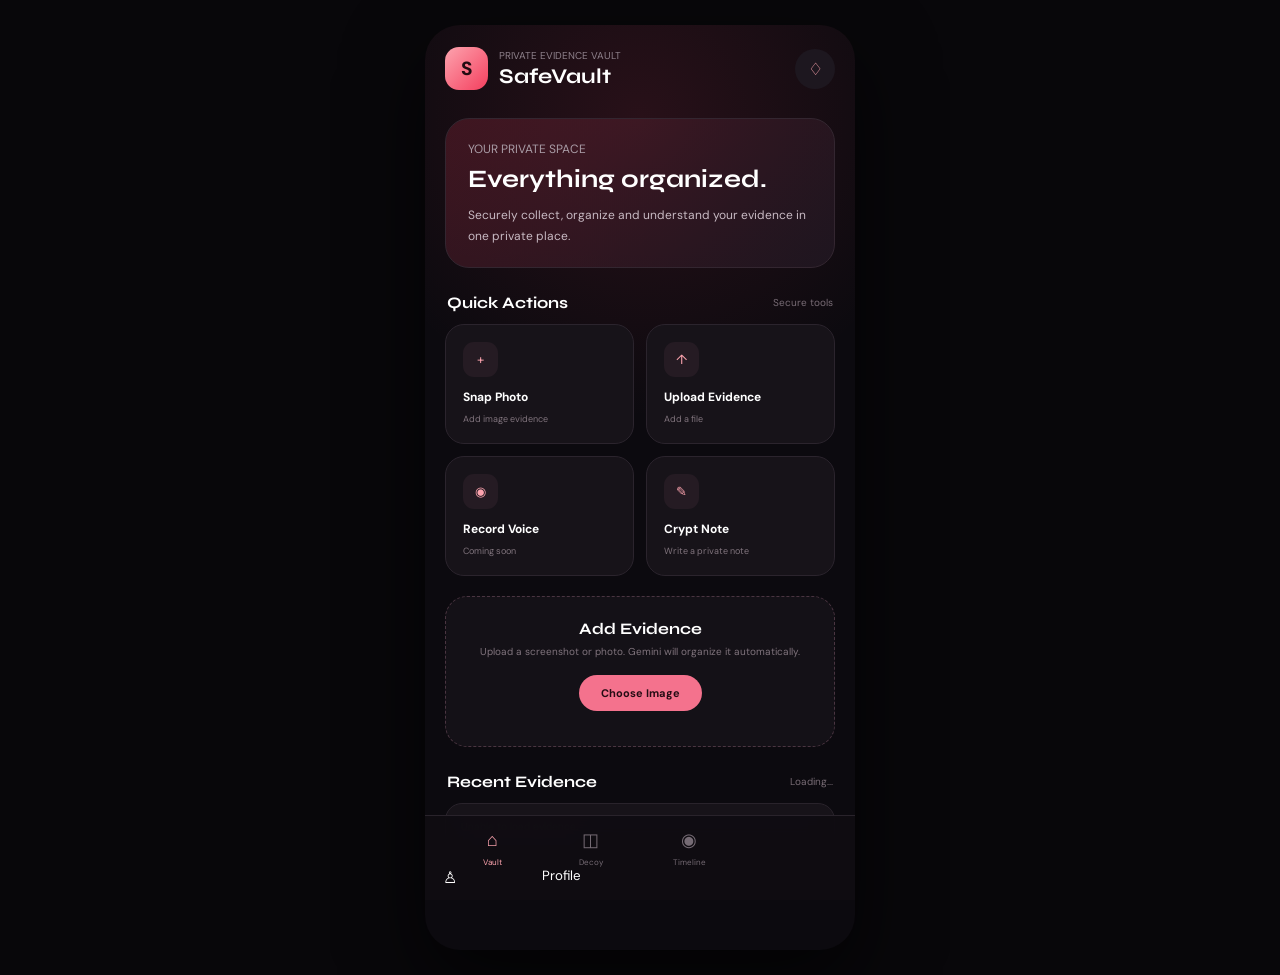
==== frontend/dashboard.html @ 22192fa6 "Add SafeVault dashboard timeline and SOS module" ====
<!DOCTYPE html>
<html lang="en">
<head>
    <meta charset="UTF-8">
    <meta name="viewport" content="width=device-width, initial-scale=1.0">

    <title>SafeVault</title>

    <link
        href="https://fonts.googleapis.com/css2?family=DM+Sans:wght@400;500;600;700&family=Syne:wght@500;600;700&display=swap"
        rel="stylesheet"
    >

    <style>

        * {
            margin: 0;
            padding: 0;
            box-sizing: border-box;
        }

        body {
            background: #08070a;
            color: #fff;
            font-family: "DM Sans", sans-serif;
        }

        button,
        input {
            font-family: inherit;
        }

        button {
            cursor: pointer;
            border: none;
        }

        .app {
            width: 100%;
            max-width: 430px;
            min-height: 100vh;
            margin: auto;
            padding: 22px 20px 100px;

            background:
                radial-gradient(
                    circle at 50% 10%,
                    rgba(244, 63, 94, 0.12),
                    transparent 35%
                ),
                #0c0a0f;
        }


        /* HEADER */

        .header {
            display: flex;
            justify-content: space-between;
            align-items: center;

            margin-bottom: 28px;
        }

        .brand {
            display: flex;
            align-items: center;
            gap: 11px;
        }

        .logo {
            width: 43px;
            height: 43px;

            border-radius: 14px;

            display: flex;
            justify-content: center;
            align-items: center;

            background: linear-gradient(
                135deg,
                #fda4af,
                #f43f5e
            );

            color: #220b12;
            font-weight: 800;
            font-size: 19px;
        }

        .brand small {
            display: block;
            color: #8e818b;
            font-size: 10px;
            margin-bottom: 2px;
        }

        .brand h1 {
            font-family: "Syne", sans-serif;
            font-size: 21px;
        }

        .lock {
            width: 40px;
            height: 40px;

            border-radius: 50%;

            background: #1d171f;
            color: #fda4af;

            font-size: 17px;
        }


        /* WELCOME */

        .welcome-card {
            padding: 22px;

            border-radius: 24px;

            background:
                linear-gradient(
                    135deg,
                    rgba(244, 63, 94, 0.18),
                    rgba(31, 22, 32, 0.95)
                );

            border: 1px solid #332630;

            margin-bottom: 20px;
        }

        .welcome-card p {
            color: #a99ca6;
            font-size: 12px;
            margin-bottom: 7px;
        }

        .welcome-card h2 {
            font-family: "Syne", sans-serif;
            font-size: 25px;
            margin-bottom: 9px;
        }

        .welcome-card span {
            color: #c8bac3;
            font-size: 12px;
            line-height: 1.5;
        }


        /* QUICK ACTIONS */

        .section-title {
            display: flex;
            justify-content: space-between;
            align-items: center;

            margin: 25px 2px 12px;
        }

        .section-title h3 {
            font-family: "Syne", sans-serif;
            font-size: 16px;
        }

        .section-title span {
            font-size: 10px;
            color: #786c75;
        }

        .actions {
            display: grid;
            grid-template-columns: repeat(2, 1fr);
            gap: 12px;
        }

        .action {
            min-height: 105px;

            padding: 17px;

            border-radius: 19px;

            background: #171319;
            border: 1px solid #2b242d;

            color: white;

            text-align: left;

            transition: 0.2s;
        }

        .action:hover {
            transform: translateY(-2px);
            border-color: #f43f5e;
        }

        .action-icon {
            width: 35px;
            height: 35px;

            border-radius: 11px;

            display: flex;
            align-items: center;
            justify-content: center;

            background: #251b23;
            color: #fda4af;

            margin-bottom: 12px;
        }

        .action strong {
            display: block;
            font-size: 12px;
            margin-bottom: 4px;
        }

        .action small {
            color: #80747d;
            font-size: 9px;
        }


        /* UPLOAD */

        .upload-box {
            margin-top: 20px;

            padding: 22px;

            border-radius: 22px;

            border: 1px dashed #4a3541;

            background: rgba(23, 19, 25, 0.8);

            text-align: center;
        }

        .upload-box h3 {
            font-family: "Syne", sans-serif;
            font-size: 16px;
            margin-bottom: 7px;
        }

        .upload-box p {
            color: #80747d;
            font-size: 10px;
            margin-bottom: 17px;
        }

        #fileInput {
            display: none;
        }

        .upload-button {
            display: inline-block;

            padding: 11px 22px;

            border-radius: 25px;

            background: #f4728d;
            color: #250c14;

            font-size: 11px;
            font-weight: 700;

            cursor: pointer;
        }

        #uploadStatus {
            margin-top: 13px;
            font-size: 10px;
            color: #fda4af;
        }


        /* EVIDENCE */

        .evidence-list {
            display: flex;
            flex-direction: column;
            gap: 10px;
        }

        .evidence {
            padding: 15px;

            border-radius: 17px;

            background: #171319;
            border: 1px solid #29232b;
        }

        .evidence-top {
            display: flex;
            justify-content: space-between;
            align-items: center;

            margin-bottom: 8px;
        }

        .evidence-name {
            font-size: 12px;
            font-weight: 600;

            max-width: 65%;

            overflow: hidden;
            text-overflow: ellipsis;
            white-space: nowrap;
        }

        .severity {
            padding: 5px 8px;

            border-radius: 20px;

            background: rgba(244, 63, 94, 0.12);
            color: #fda4af;

            font-size: 8px;
        }

        .evidence p {
            color: #887b84;
            font-size: 10px;
            line-height: 1.5;
        }

        .evidence-meta {
            display: flex;
            justify-content: space-between;

            margin-top: 10px;

            color: #665c64;
            font-size: 8px;
        }


        /* BOTTOM NAV */

        .bottom-nav {
            position: fixed;

            bottom: 0;
            left: 50%;

            transform: translateX(-50%);

            width: min(100%, 430px);

            padding: 12px 18px;

            display: grid;
            grid-template-columns: repeat(4, 1fr);

            background: rgba(16, 13, 18, 0.96);

            border-top: 1px solid #29232b;

            backdrop-filter: blur(18px);
        }

        .nav-item {
            background: transparent;
            color: #756b74;

            display: flex;
            flex-direction: column;
            align-items: center;

            gap: 5px;
        }

        .nav-item span {
            font-size: 18px;
        }

        .nav-item small {
            font-size: 8px;
        }

        .nav-item.active {
            color: #fda4af;
        }


        /* DESKTOP */

        @media (min-width: 700px) {

            body {
                display: flex;
                justify-content: center;

                padding: 25px;
            }

            .app {
                min-height: 850px;
                border-radius: 35px;

                box-shadow:
                    0 30px 80px rgba(0, 0, 0, 0.65);
            }
        }

    </style>
</head>


<body>

<div class="app">

    <!-- HEADER -->

    <header class="header">

        <div class="brand">

            <div class="logo">
                S
            </div>

            <div>
                <small>PRIVATE EVIDENCE VAULT</small>
                <h1>SafeVault</h1>
            </div>

        </div>

        <button class="lock">
            ♢
        </button>

    </header>


    <!-- WELCOME -->

    <section class="welcome-card">

        <p>YOUR PRIVATE SPACE</p>

        <h2>Everything organized.</h2>

        <span>
            Securely collect, organize and understand
            your evidence in one private place.
        </span>

    </section>


    <!-- QUICK ACTIONS -->

    <div class="section-title">

        <h3>Quick Actions</h3>

        <span>Secure tools</span>

    </div>


    <div class="actions">

        <button
            class="action"
            onclick="document.getElementById('fileInput').click()"
        >

            <div class="action-icon">
                +
            </div>

            <strong>Snap Photo</strong>

            <small>
                Add image evidence
            </small>

        </button>


        <button
            class="action"
            onclick="document.getElementById('fileInput').click()"
        >

            <div class="action-icon">
                ↑
            </div>

            <strong>Upload Evidence</strong>

            <small>
                Add a file
            </small>

        </button>


        <button class="action">

            <div class="action-icon">
                ◉
            </div>

            <strong>Record Voice</strong>

            <small>
                Coming soon
            </small>

        </button>


        <button class="action">

            <div class="action-icon">
                ✎
            </div>

            <strong>Crypt Note</strong>

            <small>
                Write a private note
            </small>

        </button>

    </div>


    <!-- HIDDEN FILE INPUT -->

    <input
        type="file"
        id="fileInput"
        accept="image/png,image/jpeg,image/webp"
    >


    <!-- UPLOAD AREA -->

    <section class="upload-box">

        <h3>Add Evidence</h3>

        <p>
            Upload a screenshot or photo.
            Gemini will organize it automatically.
        </p>

        <label
            for="fileInput"
            class="upload-button"
        >
            Choose Image
        </label>

        <div id="uploadStatus"></div>

    </section>


    <!-- EVIDENCE -->

    <div class="section-title">

        <h3>Recent Evidence</h3>

        <span id="evidenceCount">Loading...</span>

    </div>


    <section
        id="evidenceList"
        class="evidence-list"
    >

        <div class="evidence">

            <p>Loading evidence...</p>

        </div>

    </section>


    <!-- NAV -->

    <nav class="bottom-nav">

        <button class="nav-item active">

            <span>⌂</span>
            <small>Vault</small>

        </button>


        <button
            class="nav-item"
            onclick="window.location.href='index.html'"
        >

            <span>◫</span>
            <small>Decoy</small>

        </button>


        <button class="nav-item">

            <span>◉</span>
            <small>Timeline</small>

        </button>


        <button class="nav-item" onclick="window.location.href='timeline.html'"></button>

            <span>♙</span>
            <small>Profile</small>

        </button>

    </nav>

</div>


<script>

    const fileInput = document.getElementById("fileInput");
    const uploadStatus = document.getElementById("uploadStatus");

    fileInput.addEventListener("change", async function () {

        const file = this.files[0];

        if (!file) {
            return;
        }

        uploadStatus.textContent = "Analyzing evidence with Gemini...";

        const formData = new FormData();

        formData.append("file", file);


        try {

            const response = await fetch("/api/upload", {
                method: "POST",
                body: formData
            });


            const result = await response.json();


            if (!response.ok) {

                throw new Error(
                    result.error || "Upload failed"
                );

            }


            uploadStatus.textContent =
                "✓ Evidence analyzed and saved.";


            loadEvidence();

        } catch (error) {

            console.error(error);

            uploadStatus.textContent =
                "Something went wrong. Please try again.";

        }

    });


    async function loadEvidence() {

        const evidenceList =
            document.getElementById("evidenceList");

        const evidenceCount =
            document.getElementById("evidenceCount");


        try {

            const response =
                await fetch("/api/evidence");

            const evidence =
                await response.json();


            evidenceCount.textContent =
                evidence.length + " items";


            if (evidence.length === 0) {

                evidenceList.innerHTML = `
                    <div class="evidence">
                        <p>No evidence added yet.</p>
                    </div>
                `;

                return;

            }


            evidenceList.innerHTML =
                evidence
                .slice()
                .reverse()
                .slice(0, 5)
                .map(item => `

                    <div class="evidence">

                        <div class="evidence-top">

                            <div class="evidence-name">
                                ${escapeHtml(item.filename)}
                            </div>

                            <div class="severity">
                                ${escapeHtml(item.severity || "Unknown")}
                            </div>

                        </div>

                        <p>
                            ${escapeHtml(
                                item.summary ||
                                "No summary available."
                            )}
                        </p>

                        <div class="evidence-meta">

                            <span>
                                ${escapeHtml(
                                    item.category || "Other"
                                )}
                            </span>

                            <span>
                                ${escapeHtml(
                                    item.incident_date ||
                                    "No date"
                                )}
                            </span>

                        </div>

                    </div>

                `)
                .join("");


        } catch (error) {

            console.error(error);

            evidenceList.innerHTML = `
                <div class="evidence">
                    <p>Unable to load evidence.</p>
                </div>
            `;

        }

    }


    function escapeHtml(value) {

        const div = document.createElement("div");

        div.textContent = value ?? "";

        return div.innerHTML;

    }


    // Load existing evidence when dashboard opens
    loadEvidence();

</script>

</body>
</html>
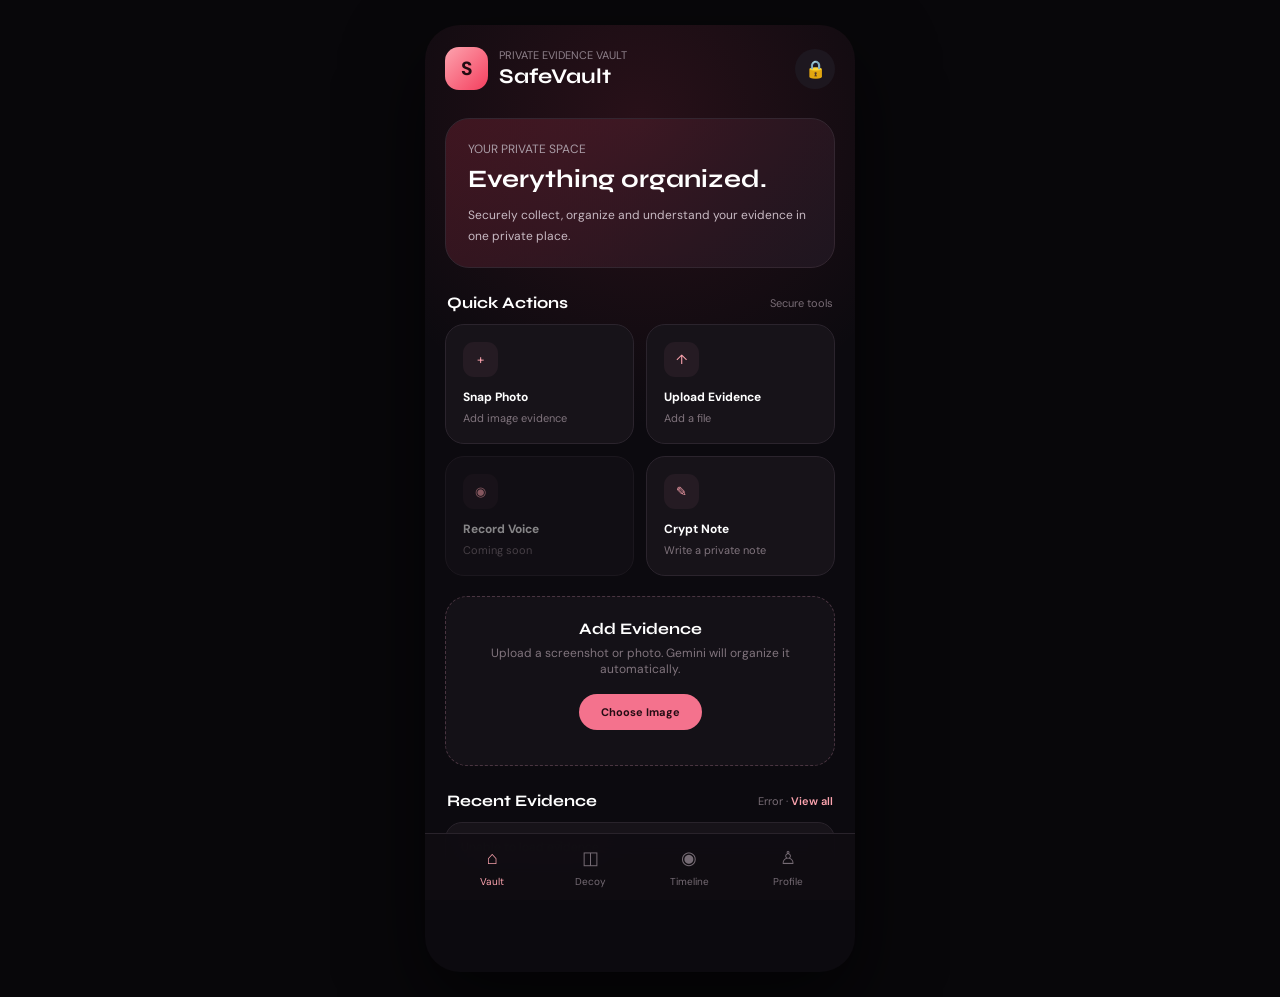
==== commit a68a1dd0: "Complete SafeVault security and evidence features" ====
--- a/frontend/dashboard.html
+++ b/frontend/dashboard.html
@@ -6,6 +6,8 @@
 
     <title>SafeVault</title>
 
+    <script src="security.js"></script>
+
     <link
         href="https://fonts.googleapis.com/css2?family=DM+Sans:wght@400;500;600;700&family=Syne:wght@500;600;700&display=swap"
         rel="stylesheet"
@@ -39,6 +41,7 @@
             width: 100%;
             max-width: 430px;
             min-height: 100vh;
+            min-height: 100dvh;
             margin: auto;
             padding: 22px 20px 100px;
 
@@ -92,7 +95,7 @@
         .brand small {
             display: block;
             color: #8e818b;
-            font-size: 10px;
+            font-size: 11px;
             margin-bottom: 2px;
         }
 
@@ -106,6 +109,10 @@
             height: 40px;
 
             border-radius: 50%;
+
+            display: flex;
+            justify-content: center;
+            align-items: center;
 
             background: #1d171f;
             color: #fda4af;
@@ -168,7 +175,7 @@
         }
 
         .section-title span {
-            font-size: 10px;
+            font-size: 11px;
             color: #786c75;
         }
 
@@ -195,9 +202,20 @@
             transition: 0.2s;
         }
 
-        .action:hover {
+        .action:not(:disabled):hover {
             transform: translateY(-2px);
             border-color: #f43f5e;
+        }
+
+        .action:disabled {
+            opacity: 0.5;
+            cursor: not-allowed;
+        }
+
+        button:focus-visible,
+        .upload-button:focus-visible {
+            outline: 2px solid #fda4af;
+            outline-offset: 2px;
         }
 
         .action-icon {
@@ -224,7 +242,24 @@
 
         .action small {
             color: #80747d;
-            font-size: 9px;
+            font-size: 11px;
+        }
+
+
+        .view-all {
+            color: #fda4af;
+            text-decoration: none;
+            font-weight: 600;
+        }
+
+        .view-all:hover {
+            text-decoration: underline;
+        }
+
+        .view-all:focus-visible {
+            outline: 2px solid #fda4af;
+            outline-offset: 2px;
+            border-radius: 4px;
         }
 
 
@@ -252,7 +287,7 @@
 
         .upload-box p {
             color: #80747d;
-            font-size: 10px;
+            font-size: 12px;
             margin-bottom: 17px;
         }
 
@@ -278,7 +313,7 @@
 
         #uploadStatus {
             margin-top: 13px;
-            font-size: 10px;
+            font-size: 12px;
             color: #fda4af;
         }
 
@@ -327,23 +362,23 @@
             background: rgba(244, 63, 94, 0.12);
             color: #fda4af;
 
-            font-size: 8px;
+            font-size: 10px;
         }
 
         .evidence p {
             color: #887b84;
+            font-size: 12px;
+            line-height: 1.5;
+        }
+
+        .evidence-meta {
+            display: flex;
+            justify-content: space-between;
+
+            margin-top: 10px;
+
+            color: #665c64;
             font-size: 10px;
-            line-height: 1.5;
-        }
-
-        .evidence-meta {
-            display: flex;
-            justify-content: space-between;
-
-            margin-top: 10px;
-
-            color: #665c64;
-            font-size: 8px;
         }
 
 
@@ -387,7 +422,7 @@
         }
 
         .nav-item small {
-            font-size: 8px;
+            font-size: 10px;
         }
 
         .nav-item.active {
@@ -440,8 +475,8 @@
 
         </div>
 
-        <button class="lock">
-            ♢
+        <button class="lock" aria-label="Lock vault" title="Lock Vault" onclick="lockVault()">
+            🔒
         </button>
 
     </header>
@@ -512,7 +547,7 @@
         </button>
 
 
-        <button class="action">
+        <button class="action" disabled>
 
             <div class="action-icon">
                 ◉
@@ -582,7 +617,11 @@
 
         <h3>Recent Evidence</h3>
 
-        <span id="evidenceCount">Loading...</span>
+        <span>
+            <span id="evidenceCount">Loading...</span>
+            &middot;
+            <a href="evidence.html" class="view-all">View all</a>
+        </span>
 
     </div>
 
@@ -624,7 +663,10 @@
         </button>
 
 
-        <button class="nav-item">
+        <button
+            class="nav-item"
+            onclick="window.location.href='timeline.html'"
+        >
 
             <span>◉</span>
             <small>Timeline</small>
@@ -632,7 +674,7 @@
         </button>
 
 
-        <button class="nav-item" onclick="window.location.href='timeline.html'"></button>
+        <button class="nav-item">
 
             <span>♙</span>
             <small>Profile</small>
@@ -648,21 +690,22 @@
 
     const fileInput = document.getElementById("fileInput");
     const uploadStatus = document.getElementById("uploadStatus");
-
-    fileInput.addEventListener("change", async function () {
-
-        const file = this.files[0];
+    const evidenceList = document.getElementById("evidenceList");
+    const evidenceCount = document.getElementById("evidenceCount");
+
+    fileInput.addEventListener("change", async () => {
+
+        const file = fileInput.files[0];
 
         if (!file) {
             return;
         }
 
+        fileInput.disabled = true;
         uploadStatus.textContent = "Analyzing evidence with Gemini...";
 
         const formData = new FormData();
-
         formData.append("file", file);
-
 
         try {
 
@@ -671,132 +714,86 @@
                 body: formData
             });
 
-
-            const result = await response.json();
-
+            const result = await response.json().catch(() => ({}));
 
             if (!response.ok) {
-
-                throw new Error(
-                    result.error || "Upload failed"
-                );
-
+                throw new Error(result.error || "Upload failed");
             }
 
-
-            uploadStatus.textContent =
-                "✓ Evidence analyzed and saved.";
-
-
+            uploadStatus.textContent = "✓ Evidence analyzed and saved.";
             loadEvidence();
 
         } catch (error) {
 
             console.error(error);
-
-            uploadStatus.textContent =
-                "Something went wrong. Please try again.";
+            uploadStatus.textContent = "Something went wrong. Please try again.";
+
+        } finally {
+
+            // reset so the same file can be chosen again
+            fileInput.value = "";
+            fileInput.disabled = false;
 
         }
 
     });
 
 
+    function showMessage(text) {
+        evidenceList.innerHTML = `<div class="evidence"><p>${text}</p></div>`;
+    }
+
+
     async function loadEvidence() {
 
-        const evidenceList =
-            document.getElementById("evidenceList");
-
-        const evidenceCount =
-            document.getElementById("evidenceCount");
-
-
         try {
 
-            const response =
-                await fetch("/api/evidence");
-
-            const evidence =
-                await response.json();
-
-
-            evidenceCount.textContent =
-                evidence.length + " items";
-
+            const response = await fetch("/api/evidence");
+
+            if (!response.ok) {
+                throw new Error("Could not load evidence");
+            }
+
+            const evidence = await response.json();
+
+            evidenceCount.textContent = evidence.length + " items";
 
             if (evidence.length === 0) {
-
-                evidenceList.innerHTML = `
+                showMessage("No evidence added yet.");
+                return;
+            }
+
+            evidenceList.innerHTML = evidence
+                .slice(-5)
+                .reverse()
+                .map(item => `
                     <div class="evidence">
-                        <p>No evidence added yet.</p>
-                    </div>
-                `;
-
-                return;
-
-            }
-
-
-            evidenceList.innerHTML =
-                evidence
-                .slice()
-                .reverse()
-                .slice(0, 5)
-                .map(item => `
-
-                    <div class="evidence">
 
                         <div class="evidence-top">
-
                             <div class="evidence-name">
                                 ${escapeHtml(item.filename)}
                             </div>
-
                             <div class="severity">
                                 ${escapeHtml(item.severity || "Unknown")}
                             </div>
-
                         </div>
 
-                        <p>
-                            ${escapeHtml(
-                                item.summary ||
-                                "No summary available."
-                            )}
-                        </p>
+                        <p>${escapeHtml(item.summary || "No summary available.")}</p>
 
                         <div class="evidence-meta">
-
-                            <span>
-                                ${escapeHtml(
-                                    item.category || "Other"
-                                )}
-                            </span>
-
-                            <span>
-                                ${escapeHtml(
-                                    item.incident_date ||
-                                    "No date"
-                                )}
-                            </span>
-
+                            <span>${escapeHtml(item.category || "Other")}</span>
+                            <span>${escapeHtml(item.incident_date || "No date")}</span>
                         </div>
 
                     </div>
-
                 `)
                 .join("");
 
-
         } catch (error) {
 
             console.error(error);
-
-            evidenceList.innerHTML = `
-                <div class="evidence">
-                    <p>Unable to load evidence.</p>
-                </div>
-            `;
+            evidenceCount.textContent = "Error";
+            showMessage("Unable to load evidence.");
 
         }
 
@@ -806,9 +803,7 @@
     function escapeHtml(value) {
 
         const div = document.createElement("div");
-
         div.textContent = value ?? "";
-
         return div.innerHTML;
 
     }
